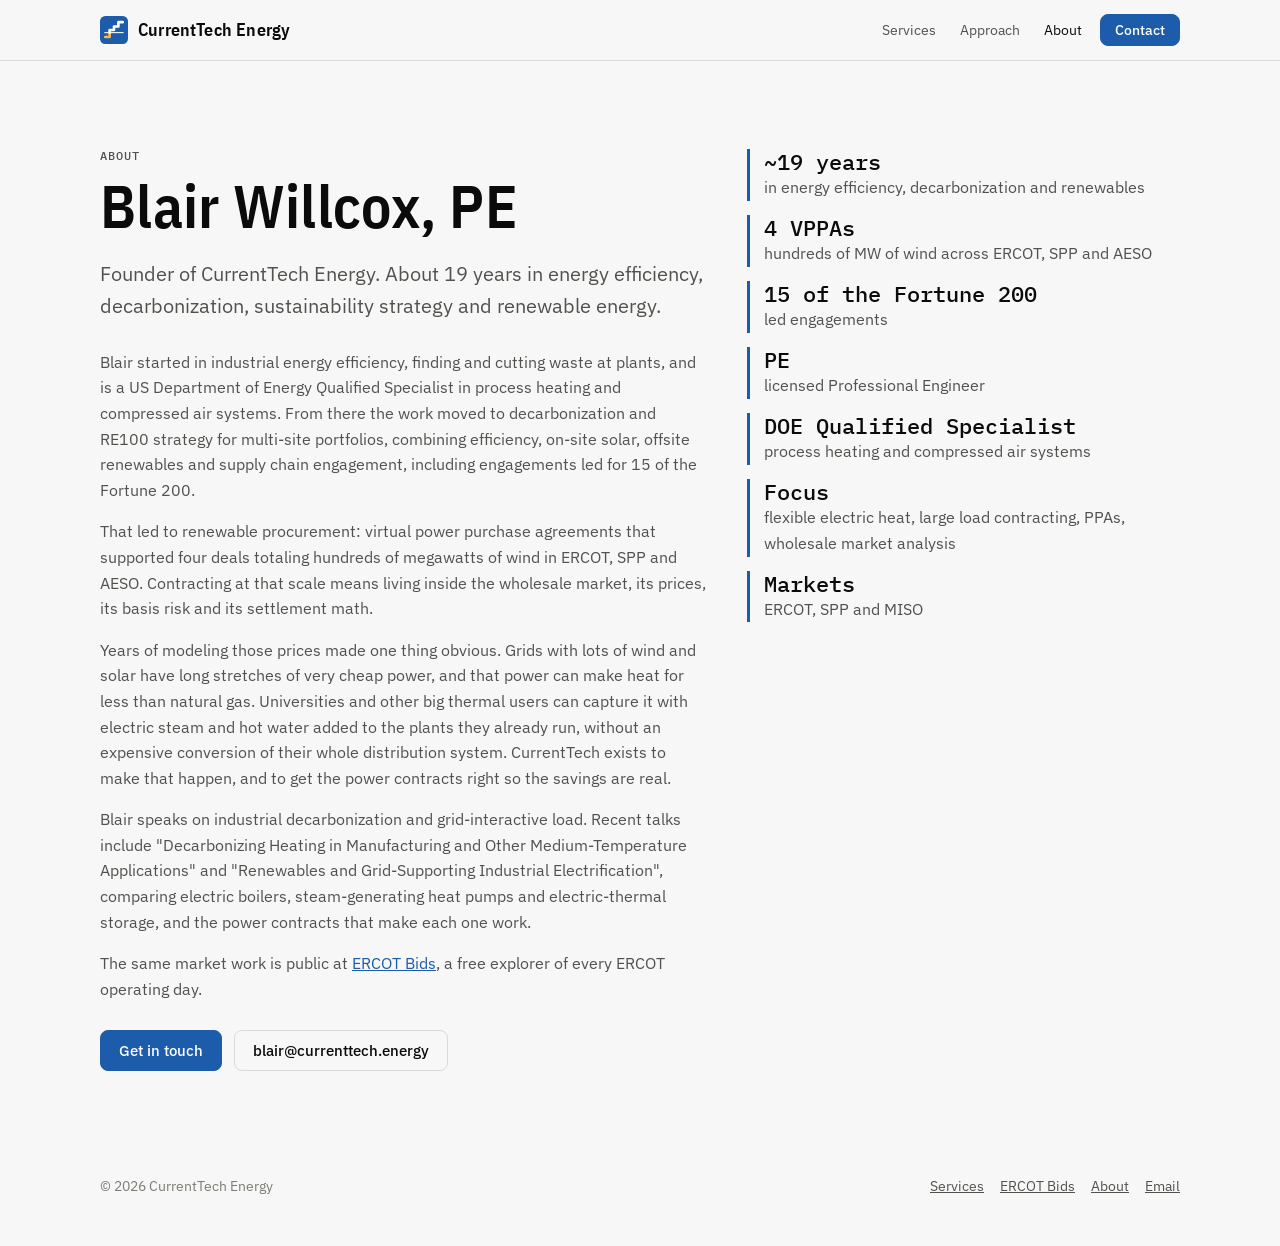
==== about/index.html @ 917a3160 "Add Formspree contact page; drop market eyebrow from hero Co-Authored-By: Claude Opus 5.5 <noreply@a" ====
<!doctype html>
<html lang="en">
<head>
<meta charset="utf-8">
<meta name="viewport" content="width=device-width, initial-scale=1, viewport-fit=cover">
<title>About Blair Willcox, PE · CurrentTech Energy</title>
<meta name="description" content="Blair Willcox, PE, founded CurrentTech Energy after 19 years in energy efficiency, decarbonization and renewable PPAs.">
<link rel="canonical" href="https://currenttech.energy/about/">
<meta property="og:type" content="website">
<meta property="og:site_name" content="CurrentTech Energy">
<meta property="og:title" content="About Blair Willcox, PE">
<meta property="og:description" content="Electrification, large load contracting and PPAs, built on hour-by-hour wholesale market analysis.">
<meta property="og:url" content="https://currenttech.energy/about/">
<meta name="twitter:card" content="summary">
<link rel="icon" href="../favicon.svg" type="image/svg+xml">
<link rel="icon" href="../favicon.ico" sizes="48x48">
<link rel="apple-touch-icon" href="../apple-touch-icon.png">
<link rel="preconnect" href="https://fonts.googleapis.com">
<link rel="preconnect" href="https://fonts.gstatic.com" crossorigin>
<link rel="stylesheet" href="https://fonts.googleapis.com/css2?family=IBM+Plex+Mono:wght@400;500&family=IBM+Plex+Sans:wght@400;500;600&family=IBM+Plex+Sans+Condensed:wght@600&display=swap">
<link rel="stylesheet" href="../style.css">
</head>
<body>
<a class="skip" href="#main">Skip to content</a>
<header class="top">
  <div class="wrap">
    <a class="brand" href="../"><img src="../favicon.svg" alt="" width="28" height="28"><span>CurrentTech Energy</span></a>
    <nav class="nav" aria-label="Main">
      <a href="../#services" class="hide-sm">Services</a>
      <a href="../#approach" class="hide-sm">Approach</a>
      <a href="./" aria-current="page">About</a>
      <a class="btn small" href="../contact/">Contact</a>
    </nav>
  </div>
</header>

<main id="main">
  <section class="hero">
    <div class="wrap person">
      <div class="prose">
        <p class="eyebrow">About</p>
        <h1>Blair Willcox, PE</h1>
        <p class="lede">Founder of CurrentTech Energy. About 19 years in energy efficiency, decarbonization, sustainability strategy and renewable energy.</p>
        <p>Blair started in industrial energy efficiency, finding and cutting waste at plants, and is a US Department of Energy Qualified Specialist in process heating and compressed air systems. From there the work moved to decarbonization and RE100 strategy for multi-site portfolios, combining efficiency, on-site solar, offsite renewables and supply chain engagement, including engagements led for 15 of the Fortune 200.</p>
        <p>That led to renewable procurement: virtual power purchase agreements that supported four deals totaling hundreds of megawatts of wind in ERCOT, SPP and AESO. Contracting at that scale means living inside the wholesale market, its prices, its basis risk and its settlement math.</p>
        <p>Years of modeling those prices made one thing obvious. Grids with lots of wind and solar have long stretches of very cheap power, and that power can make heat for less than natural gas. Universities and other big thermal users can capture it with electric steam and hot water added to the plants they already run, without an expensive conversion of their whole distribution system. CurrentTech exists to make that happen, and to get the power contracts right so the savings are real.</p>
        <p>Blair speaks on industrial decarbonization and grid-interactive load. Recent talks include "Decarbonizing Heating in Manufacturing and Other Medium-Temperature Applications" and "Renewables and Grid-Supporting Industrial Electrification", comparing electric boilers, steam-generating heat pumps and electric-thermal storage, and the power contracts that make each one work.</p>
        <p>The same market work is public at <a href="https://ercotbids.currenttech.energy/">ERCOT Bids</a>, a free explorer of every ERCOT operating day.</p>
        <div class="ctas" style="margin-top:28px">
          <a class="btn" href="../contact/">Get in touch</a>
          <a class="btn ghost" href="mailto:blair@currenttech.energy">blair@currenttech.energy</a>
        </div>
      </div>
      <ul class="facts">
        <li><b>~19 years</b>in energy efficiency, decarbonization and renewables</li>
        <li><b>4 VPPAs</b>hundreds of MW of wind across ERCOT, SPP and AESO</li>
        <li><b>15 of the Fortune 200</b>led engagements</li>
        <li><b>PE</b>licensed Professional Engineer</li>
        <li><b>DOE Qualified Specialist</b>process heating and compressed air systems</li>
        <li><b>Focus</b>flexible electric heat, large load contracting, PPAs, wholesale market analysis</li>
        <li><b>Markets</b>ERCOT, SPP and MISO</li>
      </ul>
    </div>
  </section>
</main>

<footer>
  <div class="wrap">
    <span>© 2026 CurrentTech Energy</span>
    <nav aria-label="Footer">
      <a href="../#services">Services</a>
      <a href="https://ercotbids.currenttech.energy/">ERCOT Bids</a>
      <a href="./">About</a>
      <a href="mailto:blair@currenttech.energy">Email</a>
    </nav>
  </div>
</footer>
</body>
</html>
---- style.css ----
/* CurrentTech Energy. Shares its palette and type with ERCOT Bids (ercotbids.currenttech.energy). */
:root {
  color-scheme: light;
  --page: #f6f7f6;
  --surface: #fcfcfb;
  --ink: #0b0b0b;
  --ink-2: #52514e;
  --muted: #7d7b75;
  --line: rgba(11, 11, 11, 0.12);
  --accent: #1c5cab;
  --accent-ink: #ffffff;
  --accent-soft: #e3edf9;
  --spark: #eda100;
  --font-ui: "IBM Plex Sans", system-ui, -apple-system, "Segoe UI", sans-serif;
  --font-head: "IBM Plex Sans Condensed", "IBM Plex Sans", system-ui, sans-serif;
  --font-data: "IBM Plex Mono", ui-monospace, "SFMono-Regular", Menlo, monospace;
}
@media (prefers-color-scheme: dark) {
  :root:not([data-theme="light"]) {
    color-scheme: dark;
    --page: #0f0f0f; --surface: #1a1a19; --ink: #ffffff; --ink-2: #c3c2b7; --muted: #8f8d86;
    --line: rgba(255, 255, 255, 0.12); --accent: #6da7ec; --accent-ink: #0b0b0b; --accent-soft: #1c2a3d; --spark: #ffb547;
  }
}
:root[data-theme="dark"] {
  color-scheme: dark;
  --page: #0f0f0f; --surface: #1a1a19; --ink: #ffffff; --ink-2: #c3c2b7; --muted: #8f8d86;
  --line: rgba(255, 255, 255, 0.12); --accent: #6da7ec; --accent-ink: #0b0b0b; --accent-soft: #1c2a3d; --spark: #ffb547;
}

* { box-sizing: border-box; }
html, body { margin: 0; }
html { scroll-behavior: smooth; scroll-padding-top: 72px; }
body { background: var(--page); color: var(--ink); font: 16px/1.6 var(--font-ui); -webkit-font-smoothing: antialiased; }
a { color: var(--accent); }
img { max-width: 100%; }
.wrap { max-width: 1120px; margin: 0 auto; padding-inline: 20px; }
.skip { position: absolute; left: -10000px; }
.skip:focus { left: 16px; top: 12px; z-index: 20; background: var(--surface); padding: 8px 12px; }

/* header */
.top { position: sticky; top: 0; z-index: 10; background: color-mix(in srgb, var(--page) 92%, transparent); backdrop-filter: blur(8px); border-bottom: 1px solid var(--line); }
.top .wrap { display: flex; align-items: center; gap: 16px; min-height: 60px; }
.brand { display: flex; align-items: center; gap: 10px; color: var(--ink); text-decoration: none; font: 600 18px/1 var(--font-head); letter-spacing: 0.01em; margin-right: auto; }
.brand img { width: 28px; height: 28px; }
.nav { display: flex; align-items: center; gap: 4px; font-size: 14px; }
.nav a { color: var(--ink-2); text-decoration: none; padding: 6px 10px; border-radius: 999px; }
.nav a:hover { color: var(--ink); background: var(--accent-soft); }
.nav a[aria-current="page"] { color: var(--ink); }
.nav a.btn, .nav a.btn:hover { color: var(--accent-ink); background: var(--accent); border-radius: 8px; padding: 8px 14px; margin-left: 4px; }
.btn { display: inline-flex; align-items: center; gap: 8px; font: 500 15px/1 var(--font-ui); text-decoration: none; padding: 12px 18px; border-radius: 8px; border: 1px solid var(--accent); background: var(--accent); color: var(--accent-ink); white-space: nowrap; }
.btn:hover { filter: brightness(1.08); }
.btn.ghost { background: transparent; color: var(--ink); border-color: var(--line); }
.btn.ghost:hover { border-color: var(--muted); filter: none; }
.btn.small { padding: 8px 14px; font-size: 14px; }
@media (max-width: 760px) {
  .nav a.hide-sm { display: none; }
}

/* sections */
section { padding-block: 72px; border-bottom: 1px solid var(--line); }
section:last-of-type { border-bottom: 0; }
.eyebrow { font: 500 12px/1.2 var(--font-data); letter-spacing: 0.08em; text-transform: uppercase; color: var(--accent); margin: 0 0 12px; }
h1, h2, h3 { font-family: var(--font-head); font-weight: 600; letter-spacing: 0.005em; text-wrap: balance; }
h1 { font-size: clamp(36px, 6vw, 60px); line-height: 1.04; margin: 0 0 20px; max-width: 18ch; }
h2 { font-size: clamp(28px, 4vw, 38px); line-height: 1.1; margin: 0 0 16px; max-width: 24ch; }
h3 { font-size: 20px; line-height: 1.2; margin: 0 0 8px; }
.lede { font-size: clamp(17px, 2vw, 20px); color: var(--ink-2); max-width: 60ch; margin: 0 0 28px; }
.intro { color: var(--ink-2); max-width: 64ch; margin: 0 0 36px; }
.ctas { display: flex; flex-wrap: wrap; gap: 12px; }

/* hero */
.hero { padding-block: 88px 72px; }
.hero h1 em { font-style: normal; color: var(--accent); }

/* stats */
.stats { display: grid; grid-template-columns: repeat(3, minmax(0, 1fr)); gap: 16px; margin: 0; }
.stat { background: var(--surface); border: 1px solid var(--line); border-radius: 12px; padding: 22px; display: flex; flex-direction: column; gap: 8px; }
.stat .num { font: 500 clamp(36px, 5vw, 48px)/1 var(--font-data); color: var(--ink); }
.stat .num small { font-size: 0.5em; color: var(--muted); }
.stat p { margin: 0; color: var(--ink-2); font-size: 15px; }
.bar { height: 6px; border-radius: 3px; background: var(--line); overflow: hidden; }
.bar span { display: block; height: 100%; background: var(--accent); }
.footnote { font-size: 13px; color: var(--muted); max-width: 90ch; margin: 18px 0 0; }

/* cards */
.grid { display: grid; grid-template-columns: repeat(2, minmax(0, 1fr)); gap: 16px; }
.grid.three { grid-template-columns: repeat(3, minmax(0, 1fr)); }
.card { background: var(--surface); border: 1px solid var(--line); border-radius: 12px; padding: 26px; }
.card p { margin: 0 0 12px; color: var(--ink-2); }
.card ul { margin: 0; padding-left: 18px; color: var(--ink-2); display: flex; flex-direction: column; gap: 4px; font-size: 15px; }
.card .tag { font: 500 11px/1 var(--font-data); letter-spacing: 0.08em; text-transform: uppercase; color: var(--muted); margin: 0 0 14px; }

/* steps */
.steps { list-style: none; margin: 0; padding: 0; display: grid; grid-template-columns: repeat(4, minmax(0, 1fr)); gap: 16px; counter-reset: s; }
.steps li { counter-increment: s; border-top: 2px solid var(--accent); padding-top: 16px; }
.steps li::before { content: "0" counter(s); font: 500 13px var(--font-data); color: var(--accent); display: block; margin-bottom: 8px; }
.steps p { margin: 0; color: var(--ink-2); font-size: 15px; }

/* feature: ERCOT Bids */
.feature { display: grid; grid-template-columns: minmax(0, 6fr) minmax(0, 5fr); gap: 40px; align-items: center; }
.feature figure { margin: 0; background: var(--surface); border: 1px solid var(--line); border-radius: 12px; padding: 20px; }
.feature figcaption { font-size: 13px; color: var(--muted); margin-top: 10px; }
.feature ul { padding-left: 18px; color: var(--ink-2); margin: 0 0 28px; }

/* about */
.person { display: grid; grid-template-columns: minmax(0, 7fr) minmax(0, 5fr); gap: 40px; align-items: start; }
.facts { list-style: none; margin: 0; padding: 0; display: flex; flex-direction: column; gap: 14px; }
.facts li { border-left: 3px solid var(--accent); padding-left: 14px; color: var(--ink-2); }
.facts b { display: block; color: var(--ink); font: 500 22px/1.2 var(--font-data); }
.prose p { color: var(--ink-2); max-width: 66ch; }

/* closing */
.close { background: var(--accent-soft); border-radius: 16px; padding: 48px; display: flex; flex-wrap: wrap; gap: 24px; align-items: center; justify-content: space-between; }
.close h2 { margin: 0 0 8px; }
.close p { margin: 0; color: var(--ink-2); }
footer { padding-block: 32px 48px; color: var(--muted); font-size: 14px; }
footer .wrap { display: flex; flex-wrap: wrap; gap: 12px 24px; justify-content: space-between; }
footer a { color: var(--ink-2); }
footer nav { display: flex; flex-wrap: wrap; gap: 16px; }

@media (max-width: 900px) {
  .steps { grid-template-columns: repeat(2, minmax(0, 1fr)); }
  .grid.three { grid-template-columns: minmax(0, 1fr); }
}
@media (max-width: 760px) {
  section { padding-block: 52px; }
  .hero { padding-block: 56px 48px; }
  .stats, .grid, .feature, .person { grid-template-columns: minmax(0, 1fr); }
  .feature, .person { gap: 28px; }
  .close { padding: 28px; }
}
@media (max-width: 480px) {
  .steps { grid-template-columns: minmax(0, 1fr); }
  .brand span { font-size: 16px; }
}
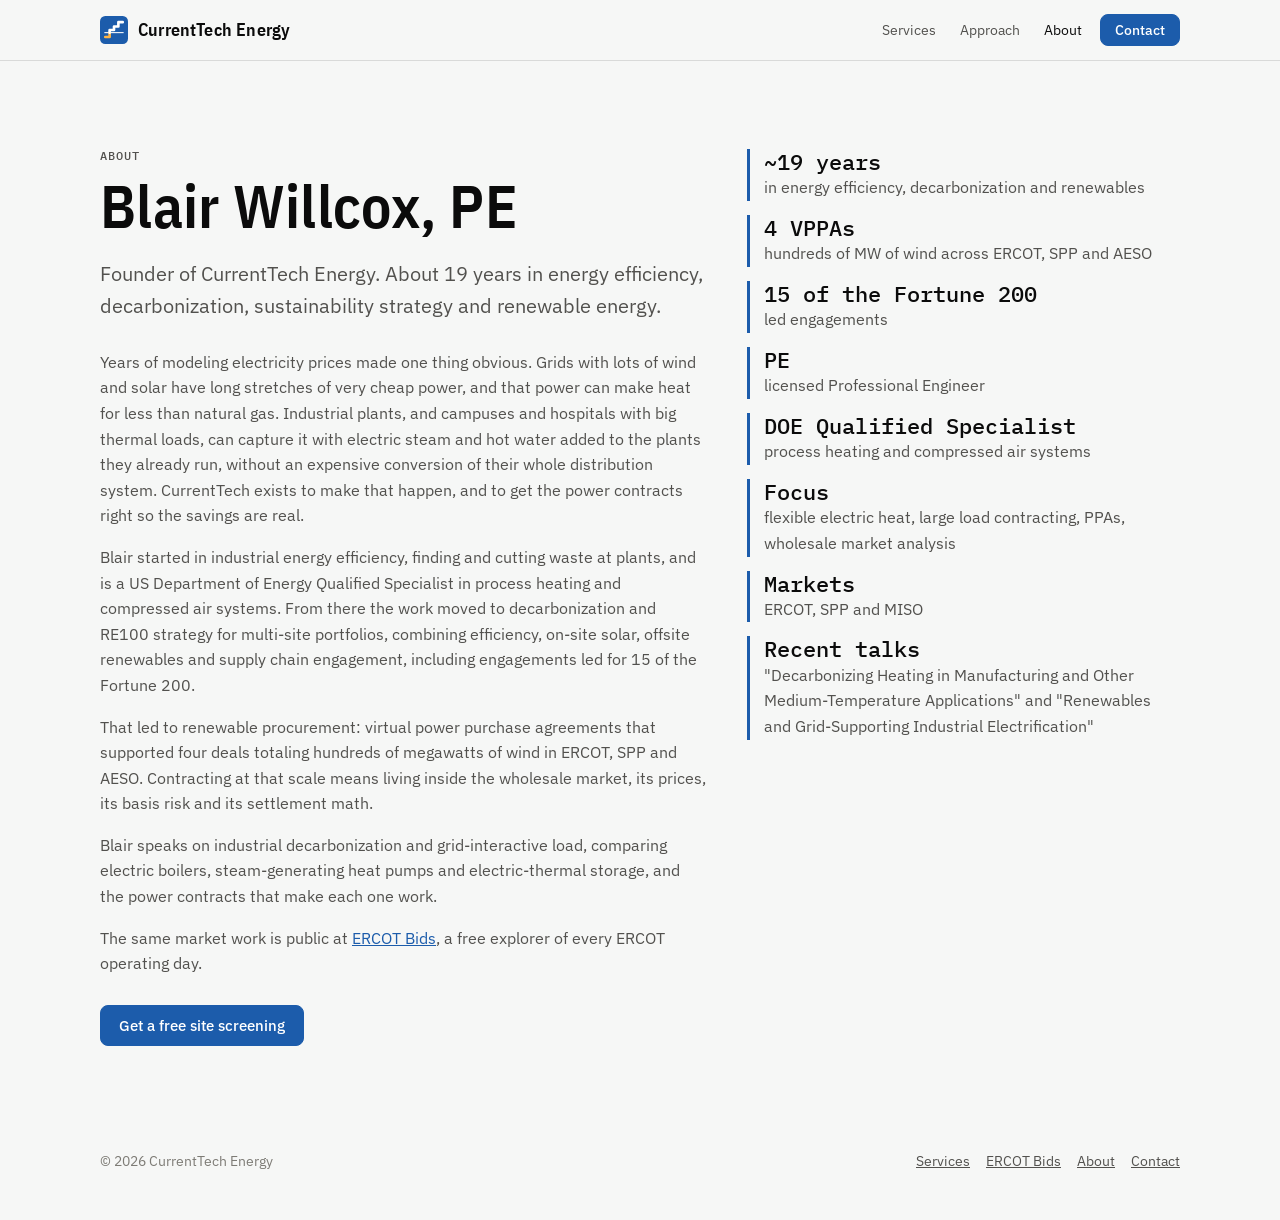
==== commit e8e7c8c9: "Tighten home page copy, drop email in favour of the contact form Move the energy-only caveat into th" ====
--- a/about/index.html
+++ b/about/index.html
@@ -41,14 +41,13 @@
         <p class="eyebrow">About</p>
         <h1>Blair Willcox, PE</h1>
         <p class="lede">Founder of CurrentTech Energy. About 19 years in energy efficiency, decarbonization, sustainability strategy and renewable energy.</p>
+        <p>Years of modeling electricity prices made one thing obvious. Grids with lots of wind and solar have long stretches of very cheap power, and that power can make heat for less than natural gas. Industrial plants, and campuses and hospitals with big thermal loads, can capture it with electric steam and hot water added to the plants they already run, without an expensive conversion of their whole distribution system. CurrentTech exists to make that happen, and to get the power contracts right so the savings are real.</p>
         <p>Blair started in industrial energy efficiency, finding and cutting waste at plants, and is a US Department of Energy Qualified Specialist in process heating and compressed air systems. From there the work moved to decarbonization and RE100 strategy for multi-site portfolios, combining efficiency, on-site solar, offsite renewables and supply chain engagement, including engagements led for 15 of the Fortune 200.</p>
         <p>That led to renewable procurement: virtual power purchase agreements that supported four deals totaling hundreds of megawatts of wind in ERCOT, SPP and AESO. Contracting at that scale means living inside the wholesale market, its prices, its basis risk and its settlement math.</p>
-        <p>Years of modeling those prices made one thing obvious. Grids with lots of wind and solar have long stretches of very cheap power, and that power can make heat for less than natural gas. Universities and other big thermal users can capture it with electric steam and hot water added to the plants they already run, without an expensive conversion of their whole distribution system. CurrentTech exists to make that happen, and to get the power contracts right so the savings are real.</p>
-        <p>Blair speaks on industrial decarbonization and grid-interactive load. Recent talks include "Decarbonizing Heating in Manufacturing and Other Medium-Temperature Applications" and "Renewables and Grid-Supporting Industrial Electrification", comparing electric boilers, steam-generating heat pumps and electric-thermal storage, and the power contracts that make each one work.</p>
+        <p>Blair speaks on industrial decarbonization and grid-interactive load, comparing electric boilers, steam-generating heat pumps and electric-thermal storage, and the power contracts that make each one work.</p>
         <p>The same market work is public at <a href="https://ercotbids.currenttech.energy/">ERCOT Bids</a>, a free explorer of every ERCOT operating day.</p>
         <div class="ctas" style="margin-top:28px">
-          <a class="btn" href="../contact/">Get in touch</a>
-          <a class="btn ghost" href="mailto:blair@currenttech.energy">blair@currenttech.energy</a>
+          <a class="btn" href="../contact/?topic=screening">Get a free site screening</a>
         </div>
       </div>
       <ul class="facts">
@@ -59,6 +58,7 @@
         <li><b>DOE Qualified Specialist</b>process heating and compressed air systems</li>
         <li><b>Focus</b>flexible electric heat, large load contracting, PPAs, wholesale market analysis</li>
         <li><b>Markets</b>ERCOT, SPP and MISO</li>
+        <li><b>Recent talks</b>"Decarbonizing Heating in Manufacturing and Other Medium-Temperature Applications" and "Renewables and Grid-Supporting Industrial Electrification"</li>
       </ul>
     </div>
   </section>
@@ -71,7 +71,7 @@
       <a href="../#services">Services</a>
       <a href="https://ercotbids.currenttech.energy/">ERCOT Bids</a>
       <a href="./">About</a>
-      <a href="mailto:blair@currenttech.energy">Email</a>
+      <a href="../contact/">Contact</a>
     </nav>
   </div>
 </footer>
--- a/style.css
+++ b/style.css
@@ -82,6 +82,9 @@
 .bar { height: 6px; border-radius: 3px; background: var(--line); overflow: hidden; }
 .bar span { display: block; height: 100%; background: var(--accent); }
 .footnote { font-size: 13px; color: var(--muted); max-width: 90ch; margin: 18px 0 0; }
+h3.sub { margin-top: 40px; }
+.intro.tight { margin-bottom: 20px; }
+.intro.after { margin: 28px 0 0; }
 
 /* cards */
 .grid { display: grid; grid-template-columns: repeat(2, minmax(0, 1fr)); gap: 16px; }
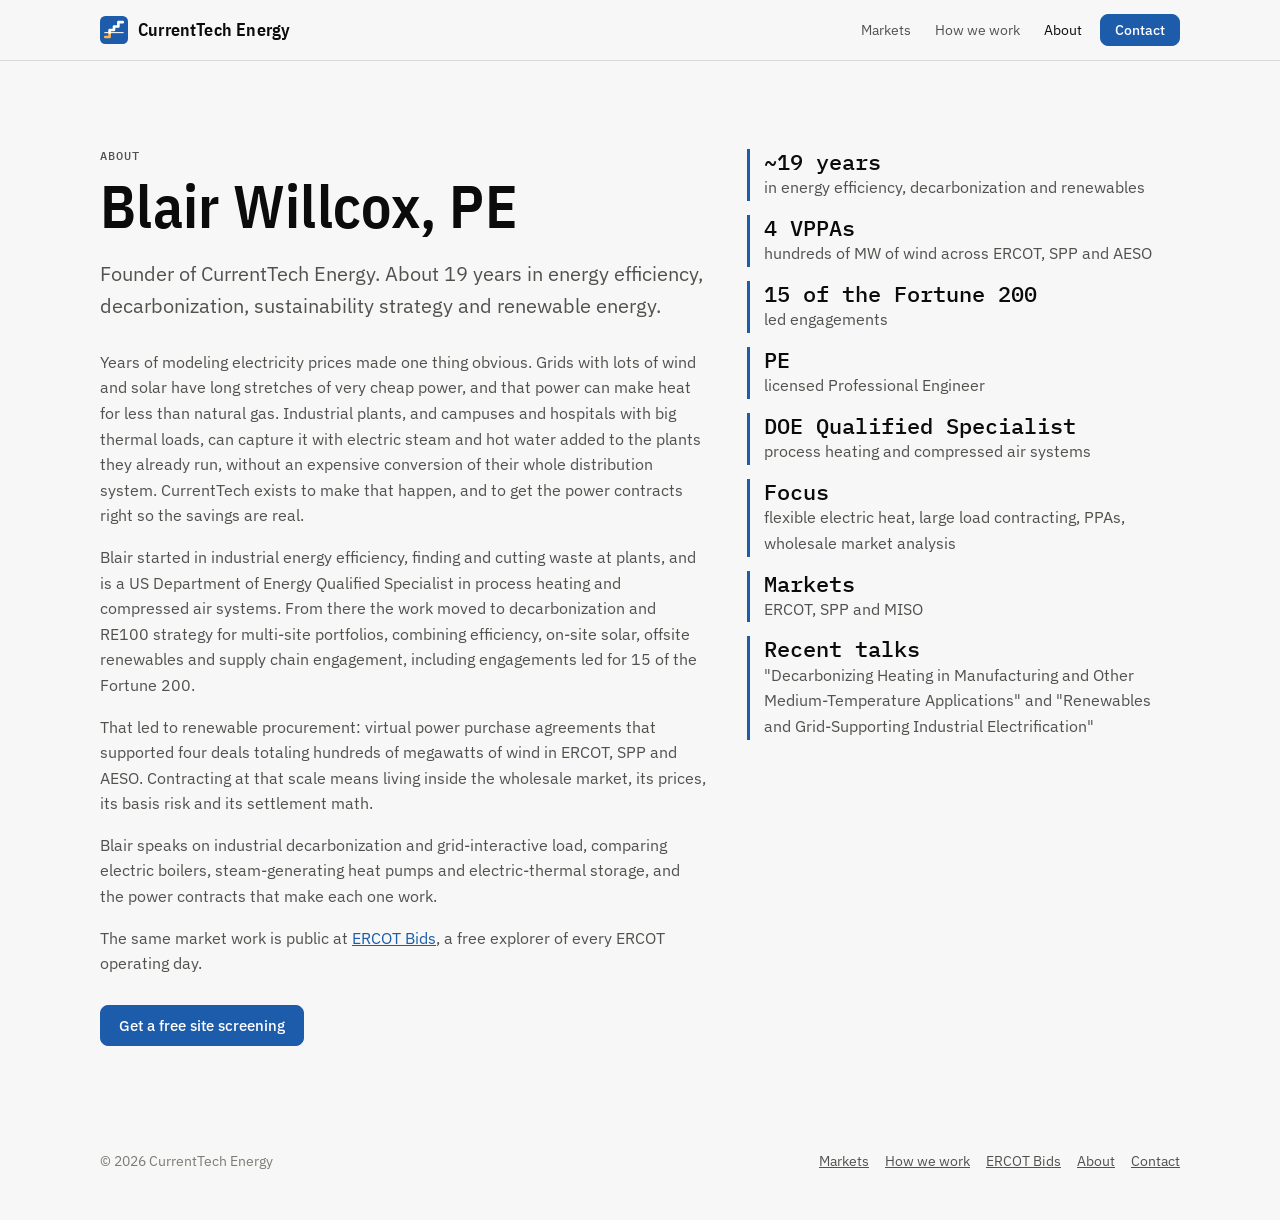
==== commit 1d4781fe: "Split the site into Home, Market Analyses and How we work; apply Blair's copy Co-Authored-By: Claude" ====
--- a/about/index.html
+++ b/about/index.html
@@ -26,8 +26,8 @@
   <div class="wrap">
     <a class="brand" href="../"><img src="../favicon.svg" alt="" width="28" height="28"><span>CurrentTech Energy</span></a>
     <nav class="nav" aria-label="Main">
-      <a href="../#services" class="hide-sm">Services</a>
-      <a href="../#approach" class="hide-sm">Approach</a>
+      <a href="../markets/" class="hide-sm">Markets</a>
+      <a href="../how-we-work/" class="hide-sm">How we work</a>
       <a href="./" aria-current="page">About</a>
       <a class="btn small" href="../contact/">Contact</a>
     </nav>
@@ -68,9 +68,10 @@
   <div class="wrap">
     <span>© 2026 CurrentTech Energy</span>
     <nav aria-label="Footer">
-      <a href="../#services">Services</a>
+      <a href="../markets/">Markets</a>
+      <a href="../how-we-work/">How we work</a>
       <a href="https://ercotbids.currenttech.energy/">ERCOT Bids</a>
-      <a href="./">About</a>
+      <a href="../about/">About</a>
       <a href="../contact/">Contact</a>
     </nav>
   </div>
--- a/style.css
+++ b/style.css
@@ -85,6 +85,7 @@
 h3.sub { margin-top: 40px; }
 .intro.tight { margin-bottom: 20px; }
 .intro.after { margin: 28px 0 0; }
+.intro.after + .ctas { margin-top: 24px; }
 
 /* cards */
 .grid { display: grid; grid-template-columns: repeat(2, minmax(0, 1fr)); gap: 16px; }
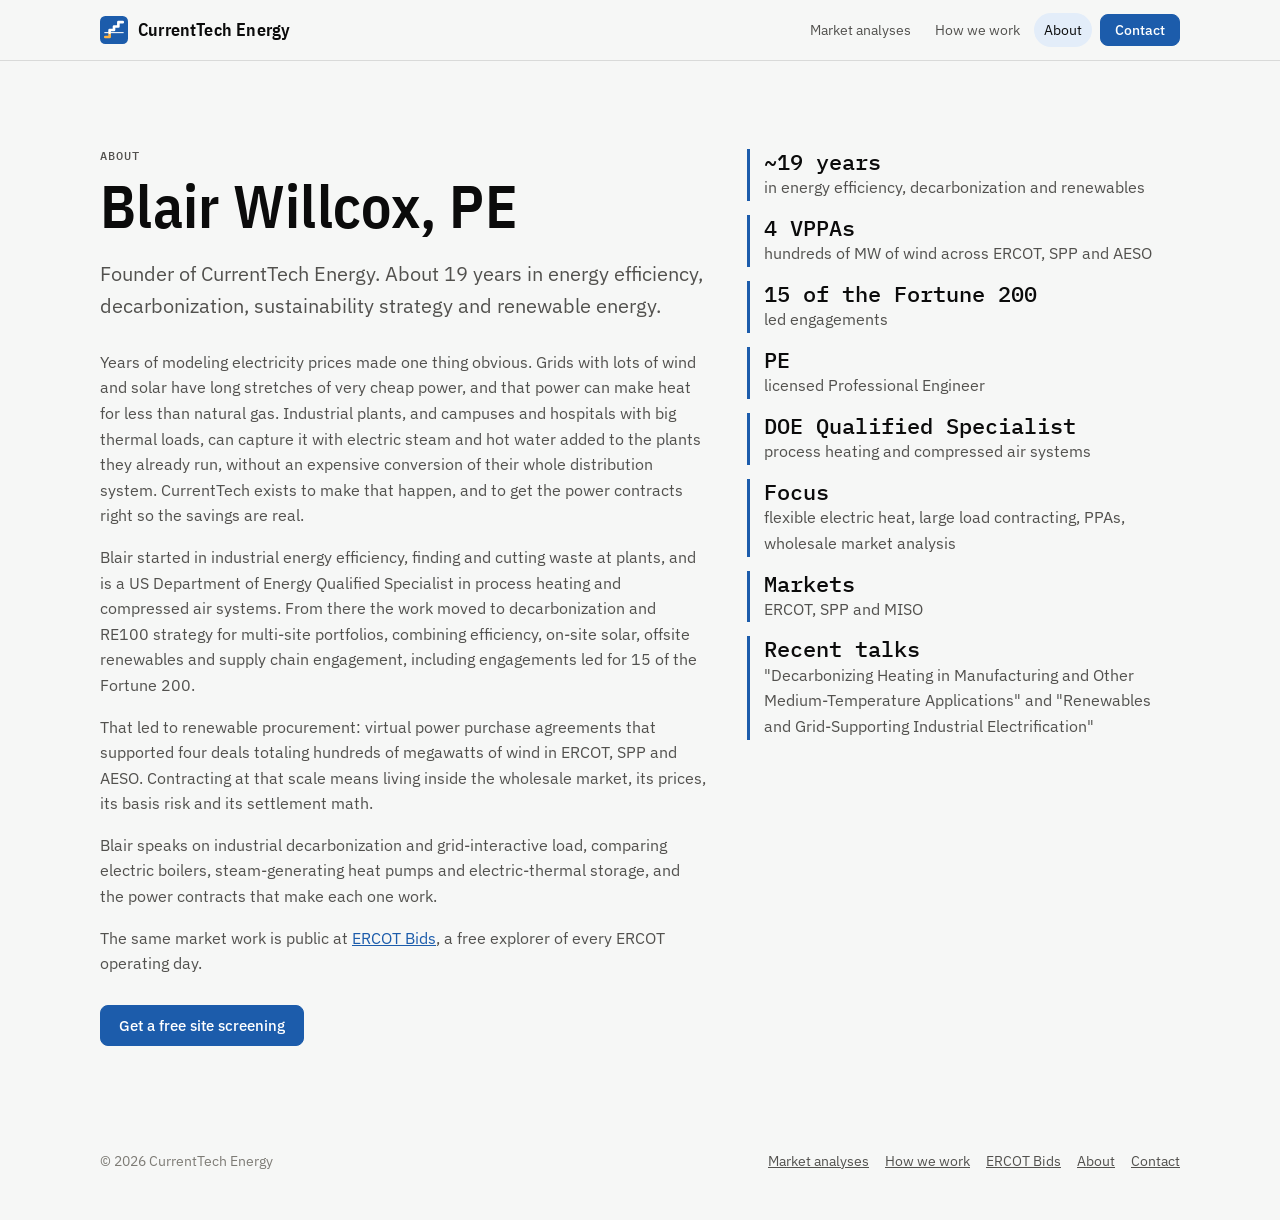
==== commit 244f7953: "Name the nav link Market analyses to match the page; give the home stats their own heading Co-Author" ====
--- a/about/index.html
+++ b/about/index.html
@@ -26,7 +26,7 @@
   <div class="wrap">
     <a class="brand" href="../"><img src="../favicon.svg" alt="" width="28" height="28"><span>CurrentTech Energy</span></a>
     <nav class="nav" aria-label="Main">
-      <a href="../markets/" class="hide-sm">Markets</a>
+      <a href="../markets/" class="hide-sm">Market<span class="hide-xs"> analyses</span></a>
       <a href="../how-we-work/" class="hide-sm">How we work</a>
       <a href="./" aria-current="page">About</a>
       <a class="btn small" href="../contact/">Contact</a>
@@ -68,7 +68,7 @@
   <div class="wrap">
     <span>© 2026 CurrentTech Energy</span>
     <nav aria-label="Footer">
-      <a href="../markets/">Markets</a>
+      <a href="../markets/">Market analyses</a>
       <a href="../how-we-work/">How we work</a>
       <a href="https://ercotbids.currenttech.energy/">ERCOT Bids</a>
       <a href="../about/">About</a>
--- a/style.css
+++ b/style.css
@@ -46,7 +46,7 @@
 .nav { display: flex; align-items: center; gap: 4px; font-size: 14px; }
 .nav a { color: var(--ink-2); text-decoration: none; padding: 6px 10px; border-radius: 999px; }
 .nav a:hover { color: var(--ink); background: var(--accent-soft); }
-.nav a[aria-current="page"] { color: var(--ink); }
+.nav a[aria-current="page"] { color: var(--ink); background: var(--accent-soft); }
 .nav a.btn, .nav a.btn:hover { color: var(--accent-ink); background: var(--accent); border-radius: 8px; padding: 8px 14px; margin-left: 4px; }
 .btn { display: inline-flex; align-items: center; gap: 8px; font: 500 15px/1 var(--font-ui); text-decoration: none; padding: 12px 18px; border-radius: 8px; border: 1px solid var(--accent); background: var(--accent); color: var(--accent-ink); white-space: nowrap; }
 .btn:hover { filter: brightness(1.08); }
@@ -54,7 +54,18 @@
 .btn.ghost:hover { border-color: var(--muted); filter: none; }
 .btn.small { padding: 8px 14px; font-size: 14px; }
 @media (max-width: 760px) {
-  .nav a.hide-sm { display: none; }
+  /* Two rows on phones: brand, then every link, so Markets and How we work stay reachable. */
+  .top .wrap { flex-wrap: wrap; row-gap: 0; padding-block: 10px 8px; }
+  .nav { width: 100%; margin-left: -10px; }
+  .nav a.btn { margin-left: auto; }
+  .nav a { white-space: nowrap; }
+}
+@media (max-width: 400px) {
+  .nav a { padding: 6px 7px; font-size: 13px; }
+  .nav a.btn { padding: 7px 11px; }
+}
+@media (max-width: 370px) {
+  .nav .hide-xs { display: none; }
 }
 
 /* sections */
@@ -79,6 +90,7 @@
 .stat .num { font: 500 clamp(36px, 5vw, 48px)/1 var(--font-data); color: var(--ink); }
 .stat .num small { font-size: 0.5em; color: var(--muted); }
 .stat p { margin: 0; color: var(--ink-2); font-size: 15px; }
+.stat .tag { font: 500 11px/1.3 var(--font-data); letter-spacing: 0.08em; text-transform: uppercase; color: var(--muted); }
 .bar { height: 6px; border-radius: 3px; background: var(--line); overflow: hidden; }
 .bar span { display: block; height: 100%; background: var(--accent); }
 .footnote { font-size: 13px; color: var(--muted); max-width: 90ch; margin: 18px 0 0; }
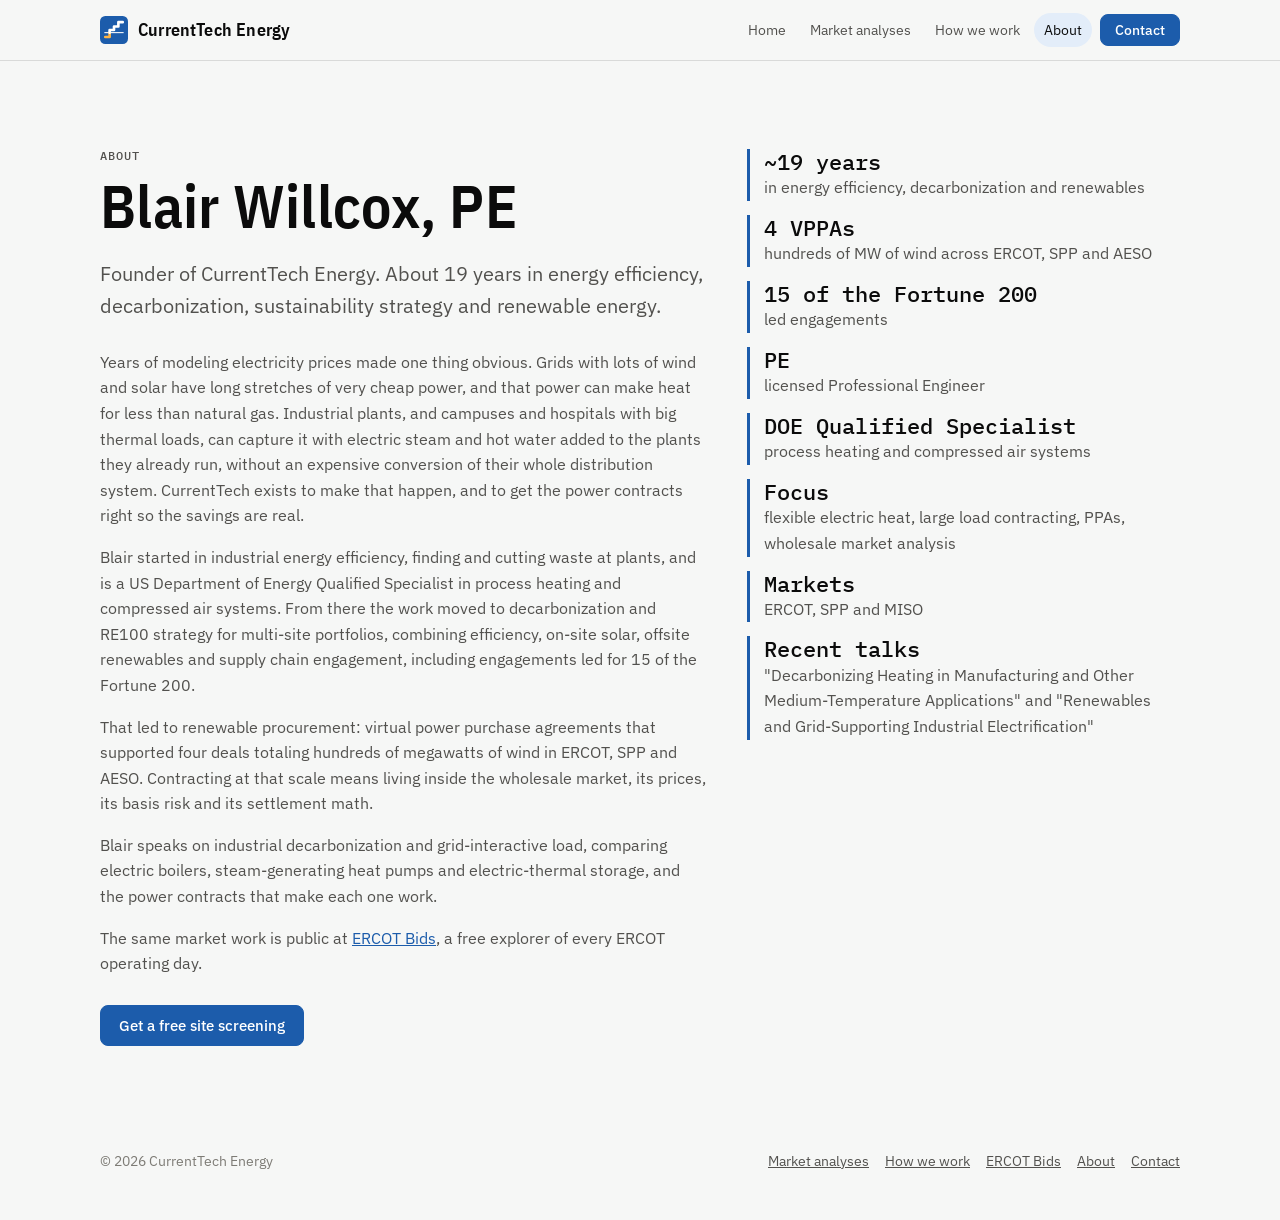
==== commit c35b5ee7: "Add a Home link to the nav (logo stays the home link on phones) Co-Authored-By: Claude Opus 5.5 <nor" ====
--- a/about/index.html
+++ b/about/index.html
@@ -26,6 +26,7 @@
   <div class="wrap">
     <a class="brand" href="../"><img src="../favicon.svg" alt="" width="28" height="28"><span>CurrentTech Energy</span></a>
     <nav class="nav" aria-label="Main">
+      <a href="../" class="home-link">Home</a>
       <a href="../markets/" class="hide-sm">Market<span class="hide-xs"> analyses</span></a>
       <a href="../how-we-work/" class="hide-sm">How we work</a>
       <a href="./" aria-current="page">About</a>
--- a/style.css
+++ b/style.css
@@ -59,6 +59,7 @@
   .nav { width: 100%; margin-left: -10px; }
   .nav a.btn { margin-left: auto; }
   .nav a { white-space: nowrap; }
+  .nav a.home-link { display: none; } /* the logo is the home link on phones */
 }
 @media (max-width: 400px) {
   .nav a { padding: 6px 7px; font-size: 13px; }
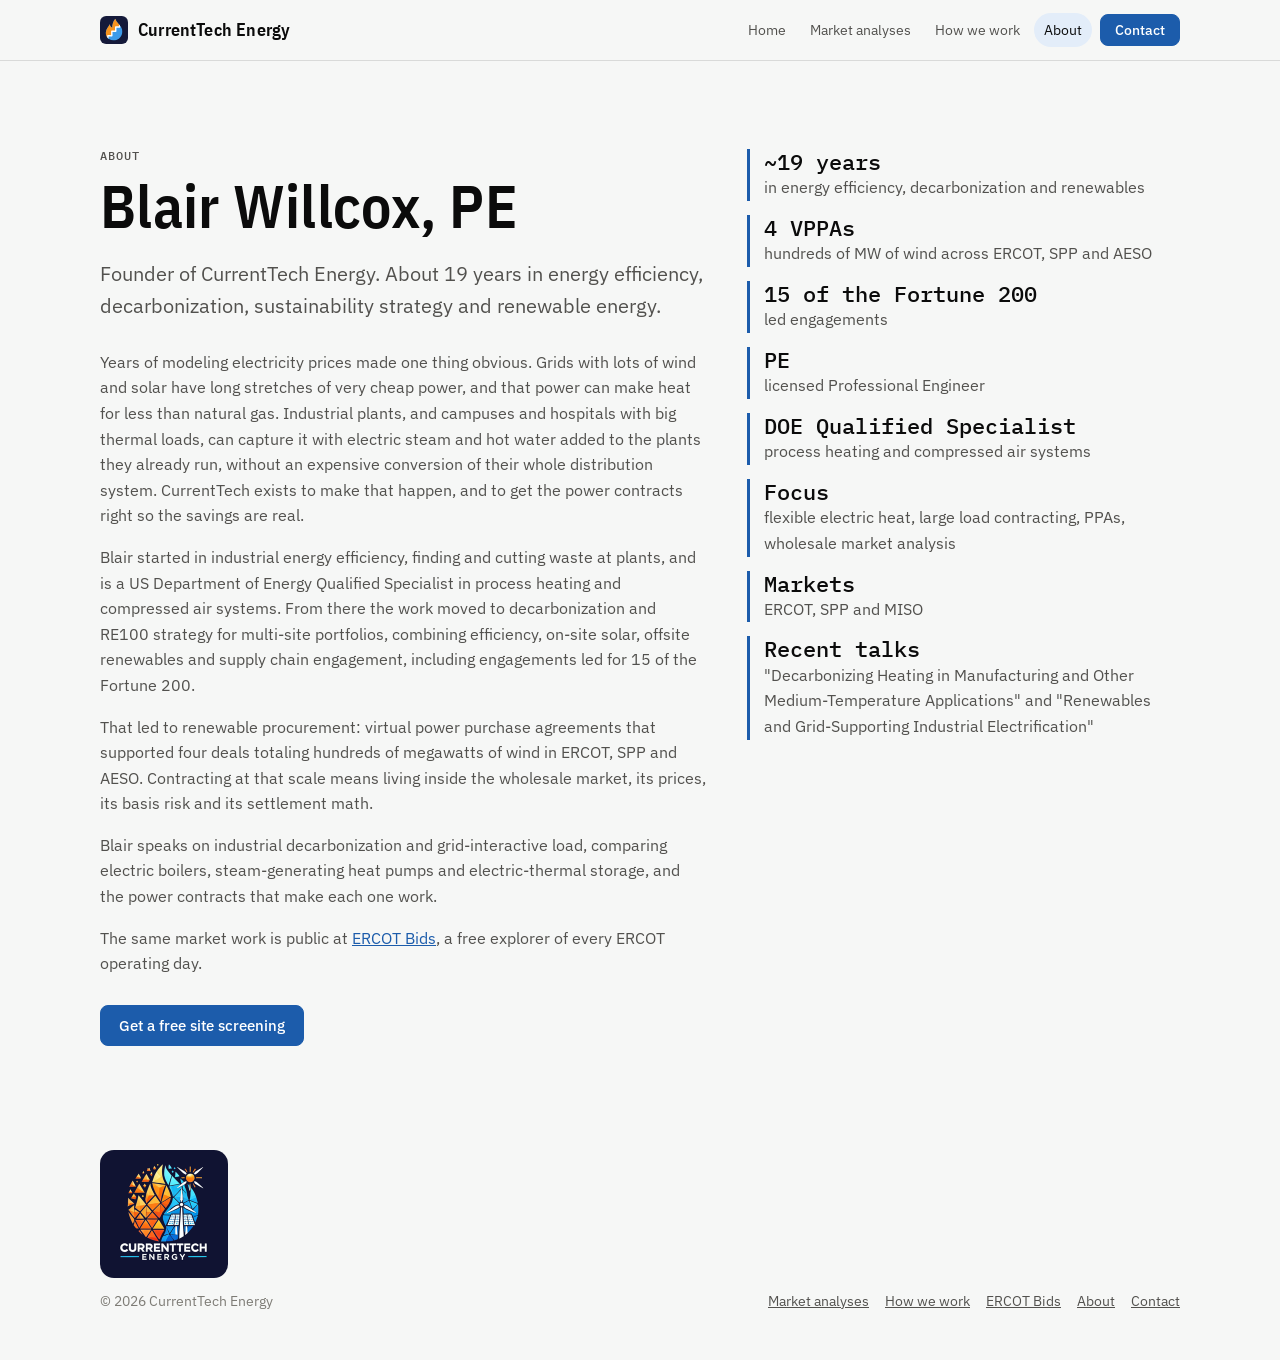
==== commit 47d76dc6: "New small mark (flame with stair-step split) for header, favicon and app icon; original logo in the " ====
--- a/about/index.html
+++ b/about/index.html
@@ -67,7 +67,7 @@
 
 <footer>
   <div class="wrap">
-    <span>© 2026 CurrentTech Energy</span>
+    <div class="foot-brand"><img src="../currenttech-logo.png" alt="CurrentTech Energy logo" width="128" height="128" loading="lazy"><span>© 2026 CurrentTech Energy</span></div>
     <nav aria-label="Footer">
       <a href="../markets/">Market analyses</a>
       <a href="../how-we-work/">How we work</a>
--- a/style.css
+++ b/style.css
@@ -134,7 +134,9 @@
 footer { padding-block: 32px 48px; color: var(--muted); font-size: 14px; }
 footer .wrap { display: flex; flex-wrap: wrap; gap: 12px 24px; justify-content: space-between; }
 footer a { color: var(--ink-2); }
-footer nav { display: flex; flex-wrap: wrap; gap: 16px; }
+footer nav { display: flex; flex-wrap: wrap; gap: 16px; align-self: flex-end; }
+.foot-brand { display: flex; flex-direction: column; gap: 12px; }
+.foot-brand img { width: 128px; height: 128px; border-radius: 14px; }
 
 @media (max-width: 900px) {
   .steps { grid-template-columns: repeat(2, minmax(0, 1fr)); }
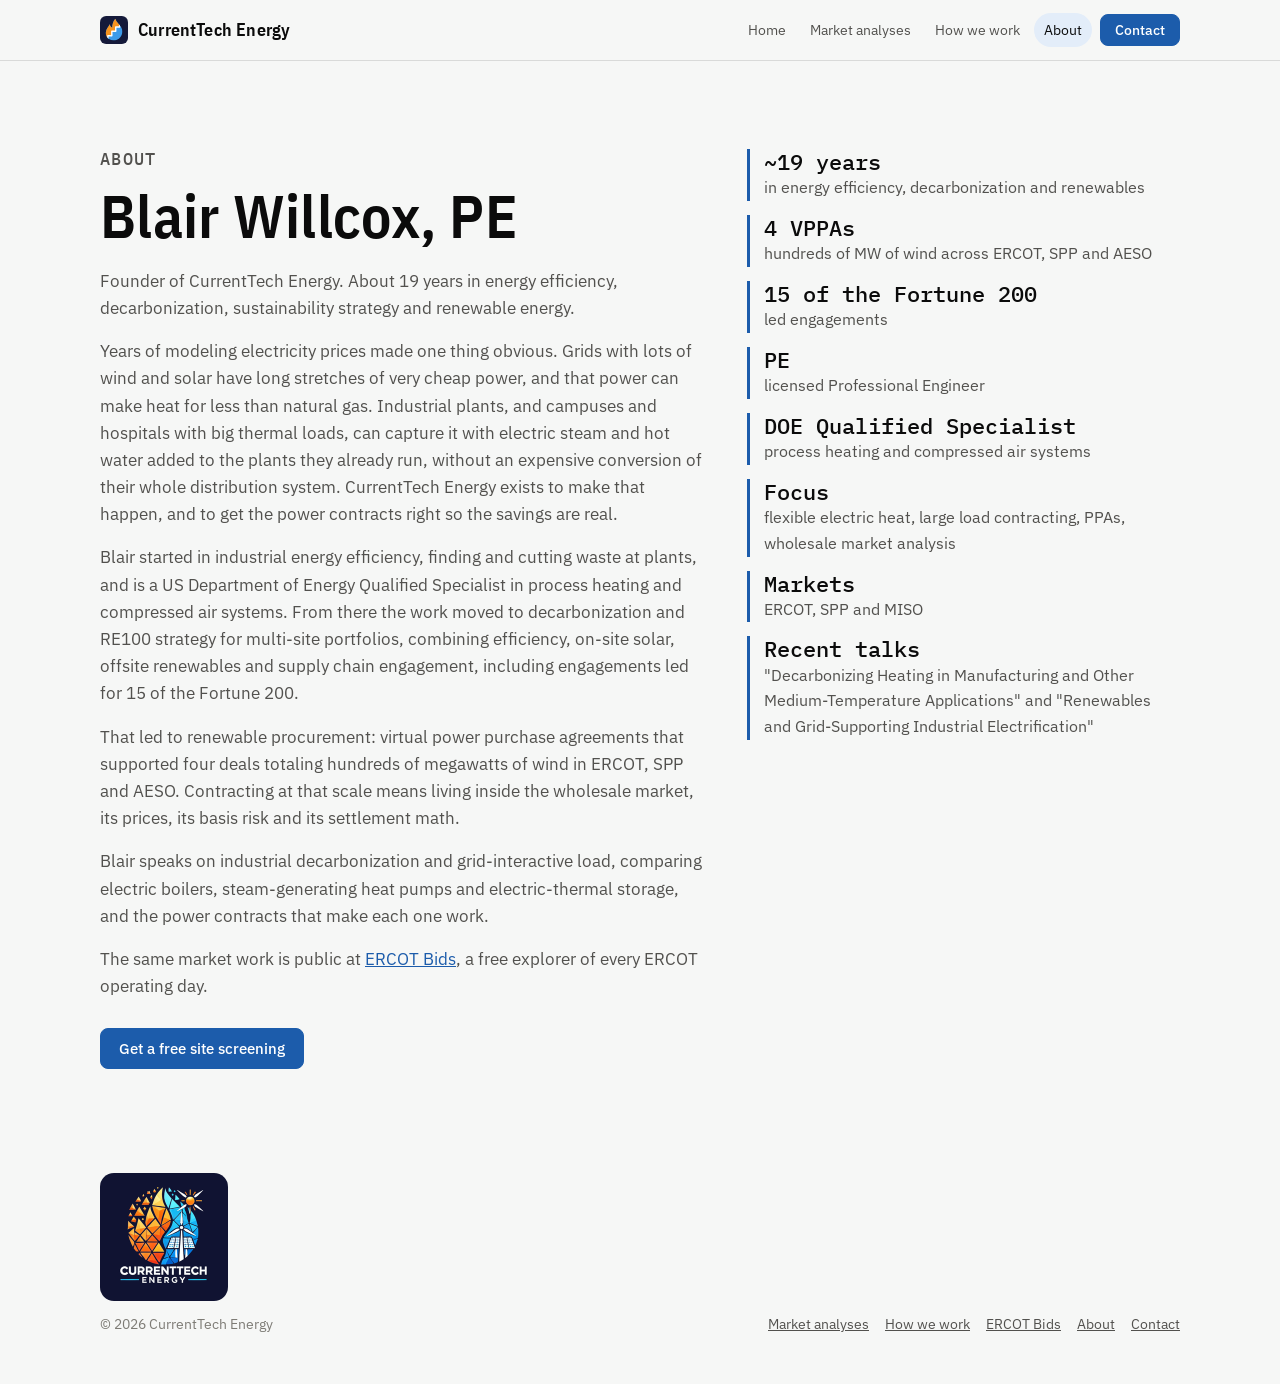
==== commit b1c162b8: "Use the full name CurrentTech Energy in running text Co-Authored-By: Claude Fable 5.2 <noreply@anthr" ====
--- a/about/index.html
+++ b/about/index.html
@@ -42,7 +42,7 @@
         <p class="eyebrow">About</p>
         <h1>Blair Willcox, PE</h1>
         <p class="lede">Founder of CurrentTech Energy. About 19 years in energy efficiency, decarbonization, sustainability strategy and renewable energy.</p>
-        <p>Years of modeling electricity prices made one thing obvious. Grids with lots of wind and solar have long stretches of very cheap power, and that power can make heat for less than natural gas. Industrial plants, and campuses and hospitals with big thermal loads, can capture it with electric steam and hot water added to the plants they already run, without an expensive conversion of their whole distribution system. CurrentTech exists to make that happen, and to get the power contracts right so the savings are real.</p>
+        <p>Years of modeling electricity prices made one thing obvious. Grids with lots of wind and solar have long stretches of very cheap power, and that power can make heat for less than natural gas. Industrial plants, and campuses and hospitals with big thermal loads, can capture it with electric steam and hot water added to the plants they already run, without an expensive conversion of their whole distribution system. CurrentTech Energy exists to make that happen, and to get the power contracts right so the savings are real.</p>
         <p>Blair started in industrial energy efficiency, finding and cutting waste at plants, and is a US Department of Energy Qualified Specialist in process heating and compressed air systems. From there the work moved to decarbonization and RE100 strategy for multi-site portfolios, combining efficiency, on-site solar, offsite renewables and supply chain engagement, including engagements led for 15 of the Fortune 200.</p>
         <p>That led to renewable procurement: virtual power purchase agreements that supported four deals totaling hundreds of megawatts of wind in ERCOT, SPP and AESO. Contracting at that scale means living inside the wholesale market, its prices, its basis risk and its settlement math.</p>
         <p>Blair speaks on industrial decarbonization and grid-interactive load, comparing electric boilers, steam-generating heat pumps and electric-thermal storage, and the power contracts that make each one work.</p>
--- a/style.css
+++ b/style.css
@@ -78,7 +78,7 @@
 h2 { font-size: clamp(28px, 4vw, 38px); line-height: 1.1; margin: 0 0 16px; max-width: 24ch; }
 h3 { font-size: 20px; line-height: 1.2; margin: 0 0 8px; }
 .lede { font-size: clamp(17px, 2vw, 20px); color: var(--ink-2); max-width: 60ch; margin: 0 0 28px; }
-.intro { color: var(--ink-2); max-width: 64ch; margin: 0 0 36px; }
+.intro { color: var(--ink-2); max-width: 92ch; margin: 0 0 36px; }
 .ctas { display: flex; flex-wrap: wrap; gap: 12px; }
 
 /* hero */
@@ -94,7 +94,7 @@
 .stat .tag { font: 500 11px/1.3 var(--font-data); letter-spacing: 0.08em; text-transform: uppercase; color: var(--muted); }
 .bar { height: 6px; border-radius: 3px; background: var(--line); overflow: hidden; }
 .bar span { display: block; height: 100%; background: var(--accent); }
-.footnote { font-size: 13px; color: var(--muted); max-width: 90ch; margin: 18px 0 0; }
+.footnote { font-size: 13px; color: var(--muted); max-width: none; margin: 18px 0 0; }
 h3.sub { margin-top: 40px; }
 .intro.tight { margin-bottom: 20px; }
 .intro.after { margin: 28px 0 0; }
@@ -153,3 +153,50 @@
   .steps { grid-template-columns: minmax(0, 1fr); }
   .brand span { font-size: 16px; }
 }
+
+/* prose-first home page */
+.prose { max-width: 68ch; }
+.prose p { color: var(--ink-2); margin: 0 0 16px; font-size: 17px; }
+.prose p:last-child { margin-bottom: 0; }
+figure.chart { margin: 28px 0; max-width: 820px; }
+figure.chart figcaption { font-size: 13px; color: var(--muted); margin-top: 8px; }
+.chart-tip { font: 500 13px/1.4 var(--font-data); color: var(--ink-2); min-height: 1.4em; margin: 6px 0 0; }
+:root { --chart-price: #1c5cab; --chart-gas: #b97a00; }
+@media (prefers-color-scheme: dark) { :root:not([data-theme="light"]) { --chart-price: #4a86d6; --chart-gas: #c2851a; } }
+:root[data-theme="dark"] { --chart-price: #4a86d6; --chart-gas: #c2851a; }
+svg.dc, svg.schem { width: 100%; height: auto; display: block; font-family: var(--font-ui); }
+.dc-grid { stroke: var(--line); stroke-width: 1; }
+.dc-zero { stroke: var(--muted); stroke-width: 1; }
+.dc-tick { fill: var(--muted); font: 12px var(--font-data); }
+.dc-axis, .dc-note { fill: var(--muted); font-size: 12px; }
+.dc-label { fill: var(--ink-2); font-size: 13px; }
+.dc-strong { fill: var(--ink); font-weight: 600; }
+.dc-price { fill: none; stroke: var(--chart-price); stroke-width: 2; stroke-linejoin: round; }
+.dc-gas { stroke: var(--chart-gas); stroke-width: 2; }
+.dc-area { fill: var(--chart-price); opacity: 0.14; }
+.dc-cross { stroke: var(--muted); stroke-width: 1; stroke-dasharray: 3 3; }
+.dc-hair { stroke: var(--muted); stroke-width: 1; }
+.dc-dot { fill: var(--chart-price); stroke: var(--page); stroke-width: 2; }
+.sc-box { fill: var(--surface); stroke: var(--muted); stroke-width: 1.5; }
+.sc-new { stroke: var(--chart-price); stroke-width: 2.5; }
+.sc-txt { fill: var(--ink-2); font-size: 15px; }
+svg.schem { max-width: 600px; }
+.sc-strong { fill: var(--ink); font-weight: 600; }
+.sc-note { fill: var(--muted); font-size: 12px; }
+.sc-pipe { stroke: var(--muted); stroke-width: 3; }
+.sc-newpipe { stroke: var(--chart-price); }
+.sc-header { fill: var(--muted); }
+.sc-arrow { fill: var(--muted); }
+table.plain { border-collapse: collapse; margin: 20px 0 24px; width: 100%; max-width: 820px; font-size: 15px; }
+table.plain th, table.plain td { text-align: left; padding: 10px 12px 10px 0; border-bottom: 1px solid var(--line); color: var(--ink-2); font-weight: 400; }
+table.plain thead th { font-size: 13px; color: var(--muted); border-bottom-color: var(--muted); }
+table.plain tbody th { color: var(--ink); font-weight: 500; }
+table.plain .num { text-align: right; font-family: var(--font-data); padding-right: 0; padding-left: 12px; }
+@media (max-width: 560px) { table.plain { font-size: 13px; } table.plain th:last-child, table.plain td:last-child { display: none; } }
+.bio { display: grid; grid-template-columns: 220px minmax(0, 1fr); gap: 36px; align-items: start; }
+.bio img { width: 100%; height: auto; border-radius: 10px; display: block; }
+@media (max-width: 640px) { .bio { grid-template-columns: minmax(0, 1fr); gap: 20px; } .bio img { max-width: 180px; } }
+@media (max-width: 560px) {
+  .dc-tick { font-size: 23px; } .dc-axis { font-size: 21px; } .dc-label { font-size: 23px; } .dc-l1 { transform: translateY(-8px); } .dc-opt, .dc-note, .sc-opt { display: none; }
+  .sc-txt { font-size: 18px; } .sc-note { font-size: 16px; }
+}
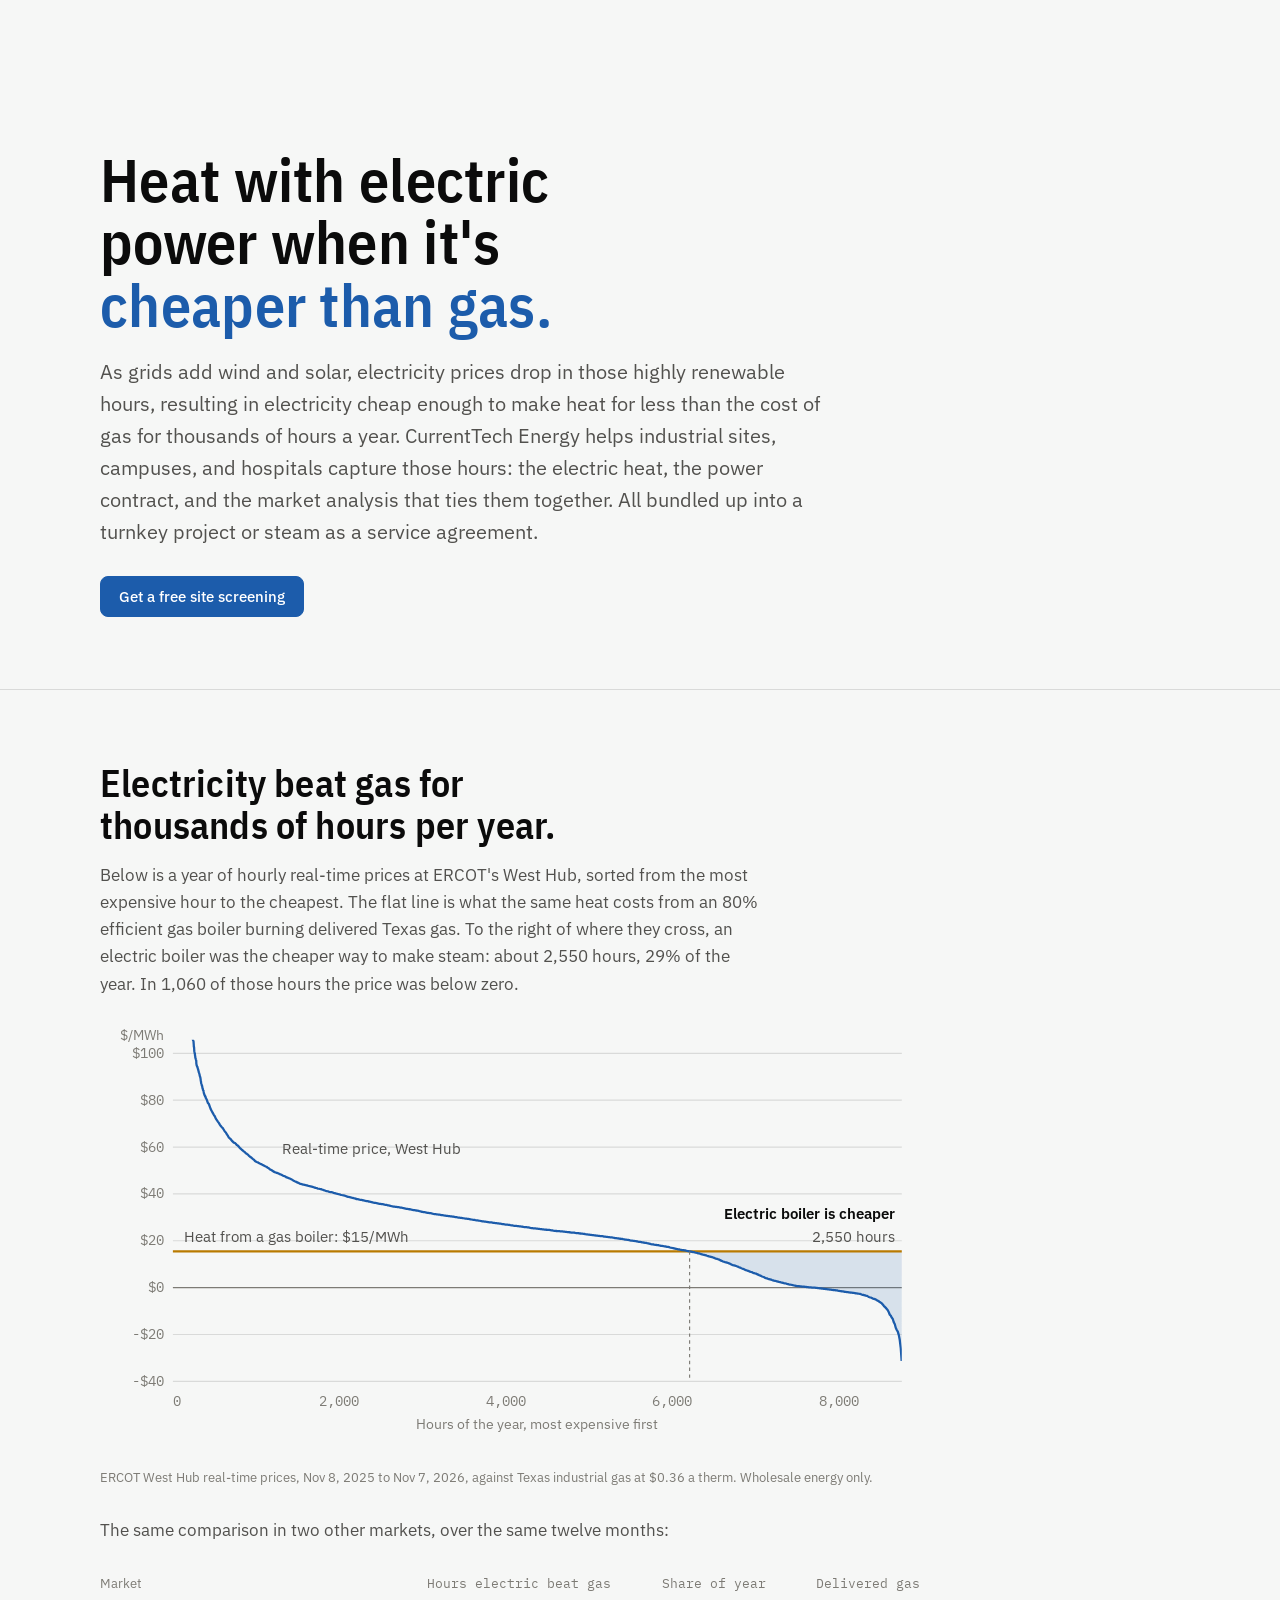
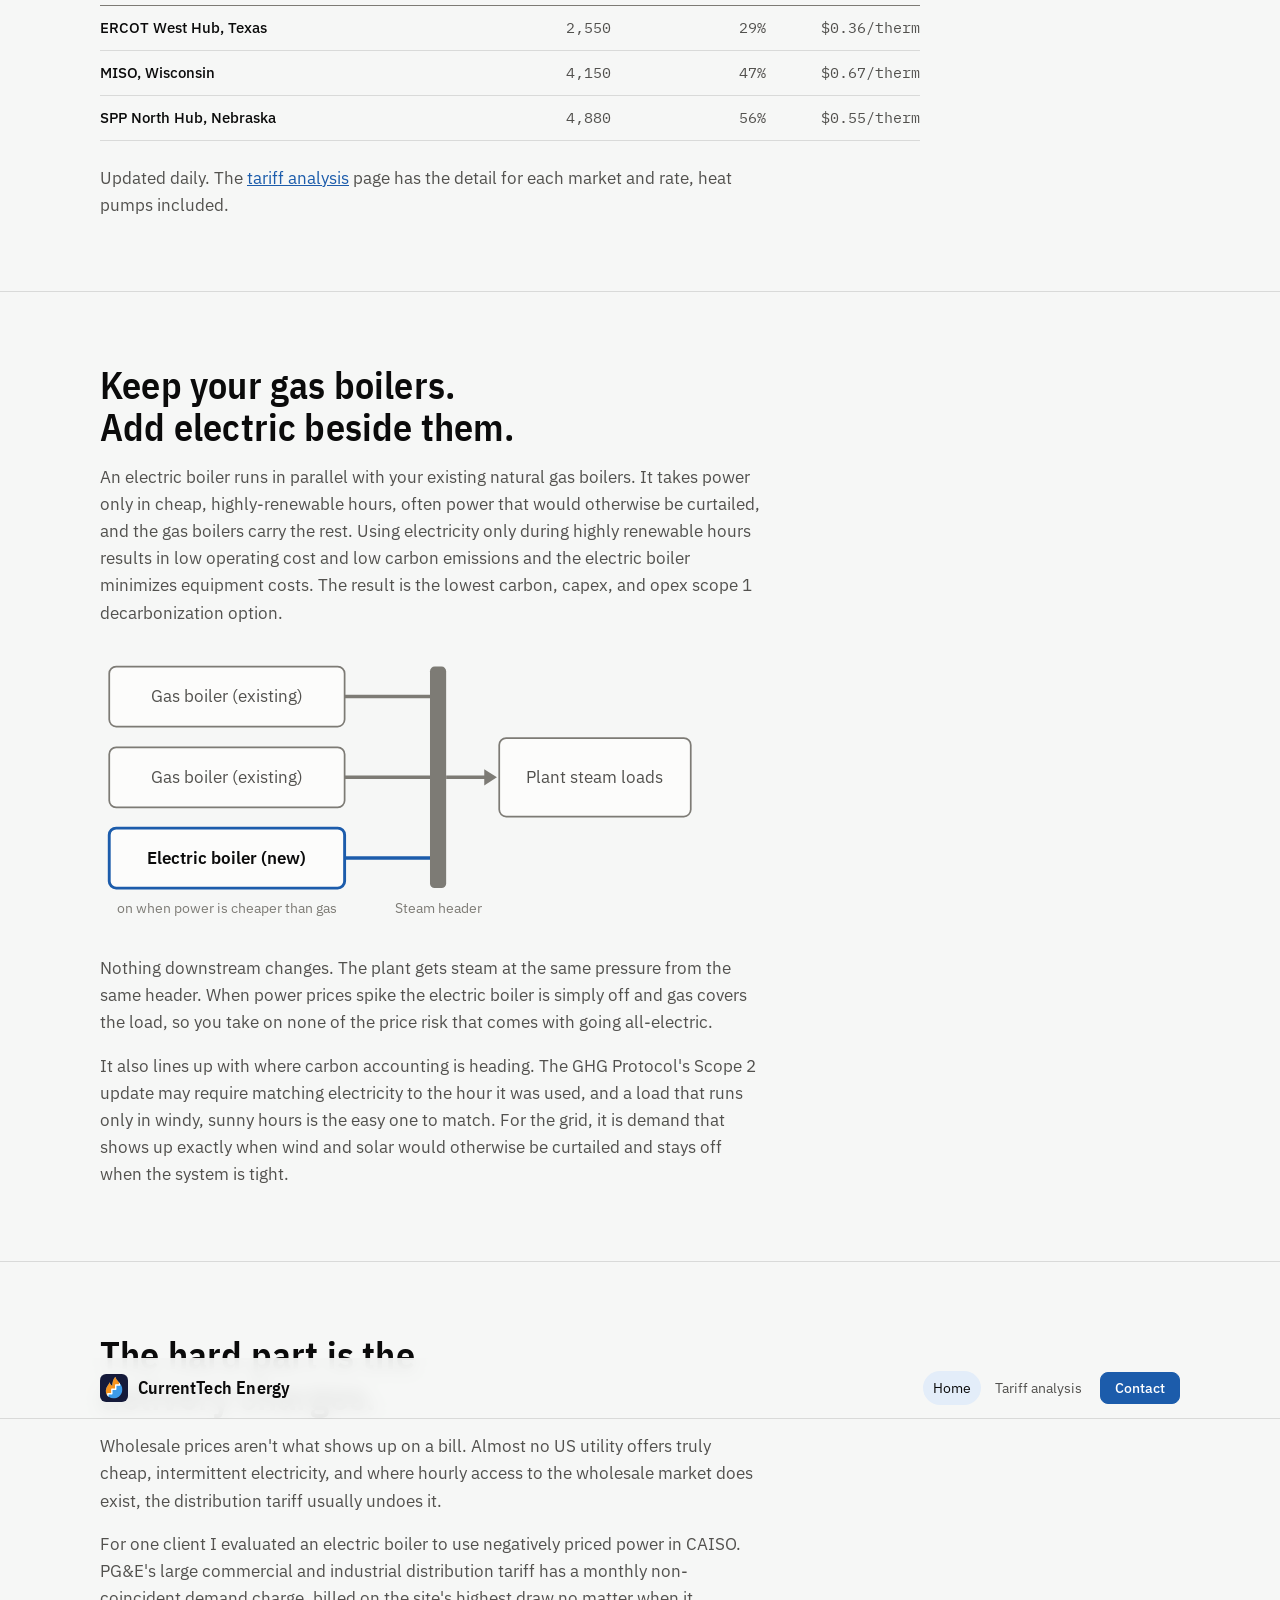
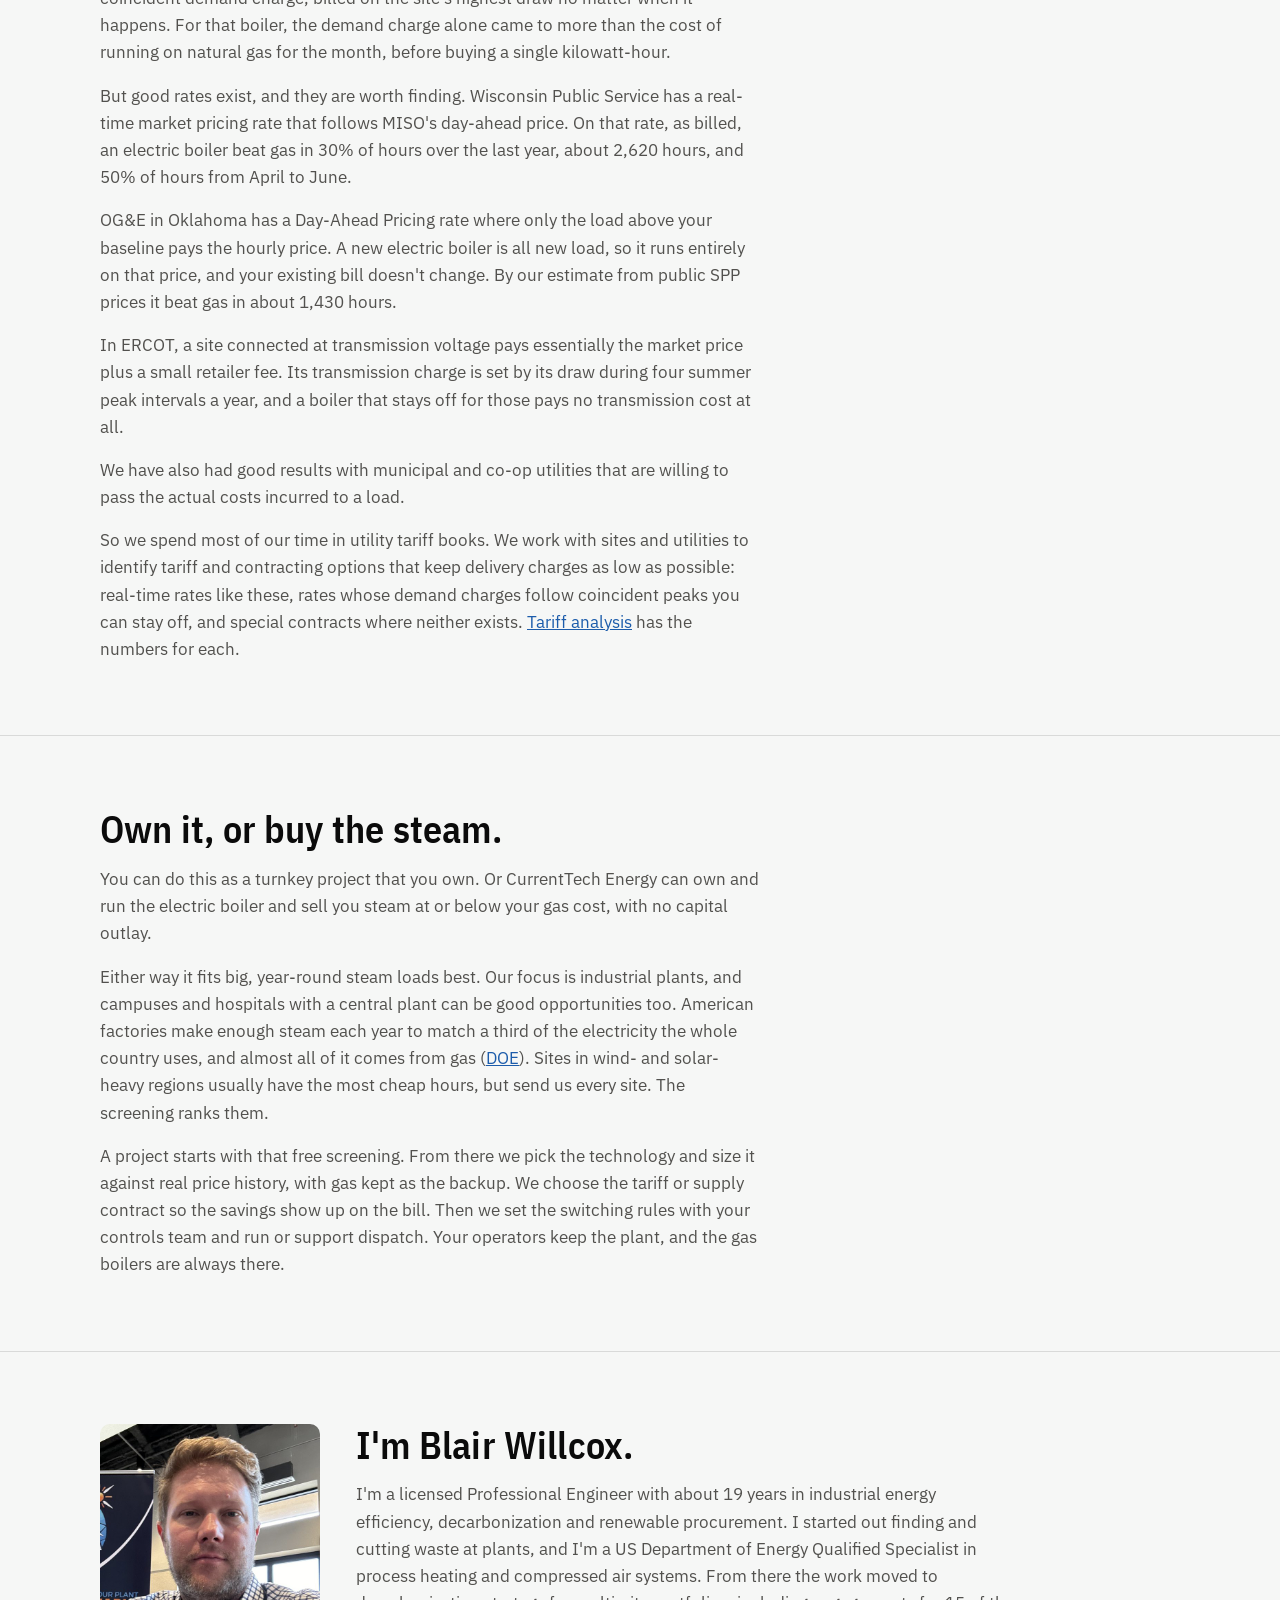
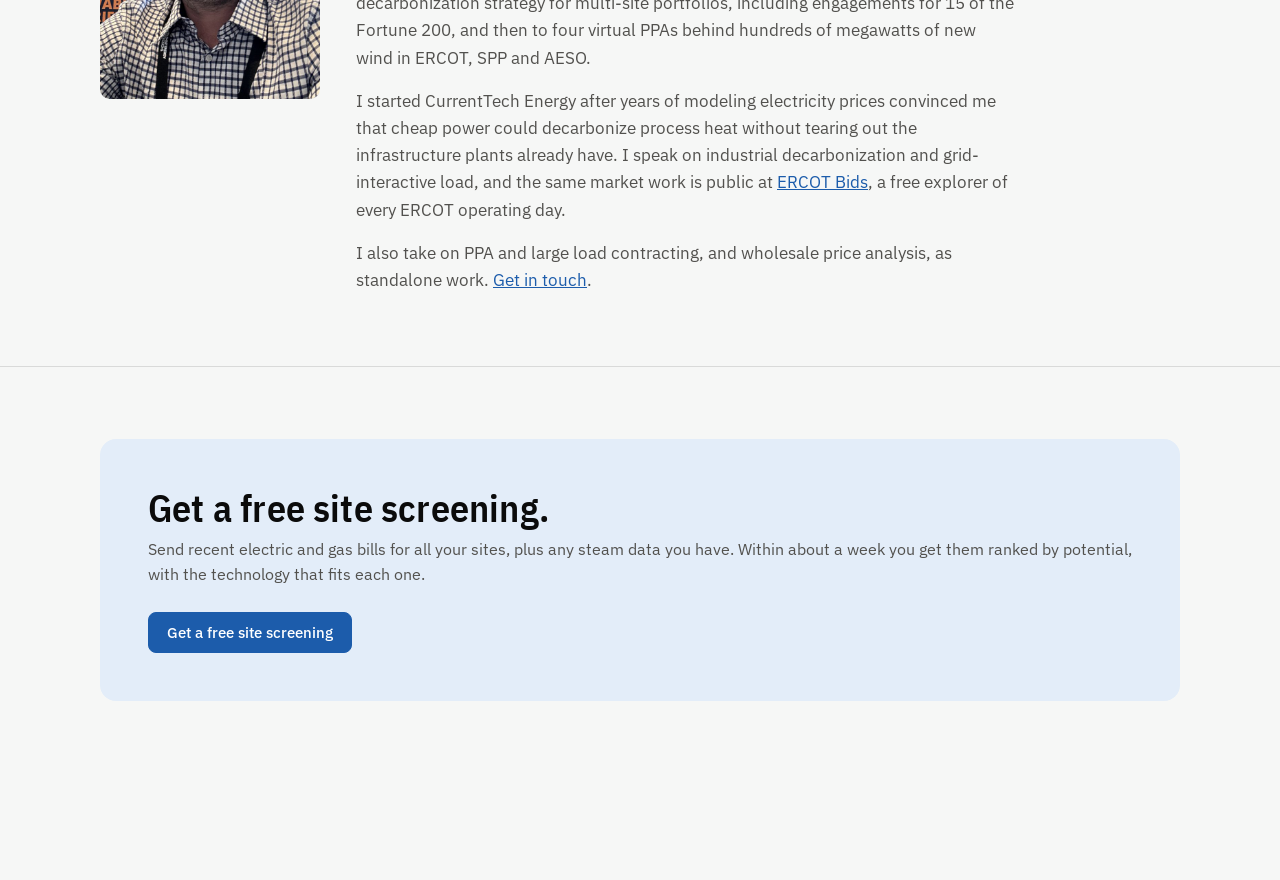
==== commit d2a21848: "Move to a three-page site and reframe the markets page as tariff analysis Fold the About credentials" ====
--- a/about/index.html
+++ b/about/index.html
@@ -2,80 +2,12 @@
 <html lang="en">
 <head>
 <meta charset="utf-8">
-<meta name="viewport" content="width=device-width, initial-scale=1, viewport-fit=cover">
-<title>About Blair Willcox, PE · CurrentTech Energy</title>
-<meta name="description" content="Blair Willcox, PE, founded CurrentTech Energy after 19 years in energy efficiency, decarbonization and renewable PPAs.">
-<link rel="canonical" href="https://currenttech.energy/about/">
-<meta property="og:type" content="website">
-<meta property="og:site_name" content="CurrentTech Energy">
-<meta property="og:title" content="About Blair Willcox, PE">
-<meta property="og:description" content="Electrification, large load contracting and PPAs, built on hour-by-hour wholesale market analysis.">
-<meta property="og:url" content="https://currenttech.energy/about/">
-<meta name="twitter:card" content="summary">
-<link rel="icon" href="../favicon.svg" type="image/svg+xml">
-<link rel="icon" href="../favicon.ico" sizes="48x48">
-<link rel="apple-touch-icon" href="../apple-touch-icon.png">
-<link rel="preconnect" href="https://fonts.googleapis.com">
-<link rel="preconnect" href="https://fonts.gstatic.com" crossorigin>
-<link rel="stylesheet" href="https://fonts.googleapis.com/css2?family=IBM+Plex+Mono:wght@400;500&family=IBM+Plex+Sans:wght@400;500;600&family=IBM+Plex+Sans+Condensed:wght@600&display=swap">
-<link rel="stylesheet" href="../style.css">
+<title>CurrentTech Energy</title>
+<meta name="robots" content="noindex">
+<link rel="canonical" href="https://currenttech.energy/">
+<meta http-equiv="refresh" content="0; url=../#about">
 </head>
 <body>
-<a class="skip" href="#main">Skip to content</a>
-<header class="top">
-  <div class="wrap">
-    <a class="brand" href="../"><img src="../favicon.svg" alt="" width="28" height="28"><span>CurrentTech Energy</span></a>
-    <nav class="nav" aria-label="Main">
-      <a href="../" class="home-link">Home</a>
-      <a href="../markets/" class="hide-sm">Market<span class="hide-xs"> analyses</span></a>
-      <a href="../how-we-work/" class="hide-sm">How we work</a>
-      <a href="./" aria-current="page">About</a>
-      <a class="btn small" href="../contact/">Contact</a>
-    </nav>
-  </div>
-</header>
-
-<main id="main">
-  <section class="hero">
-    <div class="wrap person">
-      <div class="prose">
-        <p class="eyebrow">About</p>
-        <h1>Blair Willcox, PE</h1>
-        <p class="lede">Founder of CurrentTech Energy. About 19 years in energy efficiency, decarbonization, sustainability strategy and renewable energy.</p>
-        <p>Years of modeling electricity prices made one thing obvious. Grids with lots of wind and solar have long stretches of very cheap power, and that power can make heat for less than natural gas. Industrial plants, and campuses and hospitals with big thermal loads, can capture it with electric steam and hot water added to the plants they already run, without an expensive conversion of their whole distribution system. CurrentTech Energy exists to make that happen, and to get the power contracts right so the savings are real.</p>
-        <p>Blair started in industrial energy efficiency, finding and cutting waste at plants, and is a US Department of Energy Qualified Specialist in process heating and compressed air systems. From there the work moved to decarbonization and RE100 strategy for multi-site portfolios, combining efficiency, on-site solar, offsite renewables and supply chain engagement, including engagements led for 15 of the Fortune 200.</p>
-        <p>That led to renewable procurement: virtual power purchase agreements that supported four deals totaling hundreds of megawatts of wind in ERCOT, SPP and AESO. Contracting at that scale means living inside the wholesale market, its prices, its basis risk and its settlement math.</p>
-        <p>Blair speaks on industrial decarbonization and grid-interactive load, comparing electric boilers, steam-generating heat pumps and electric-thermal storage, and the power contracts that make each one work.</p>
-        <p>The same market work is public at <a href="https://ercotbids.currenttech.energy/">ERCOT Bids</a>, a free explorer of every ERCOT operating day.</p>
-        <div class="ctas" style="margin-top:28px">
-          <a class="btn" href="../contact/?topic=screening">Get a free site screening</a>
-        </div>
-      </div>
-      <ul class="facts">
-        <li><b>~19 years</b>in energy efficiency, decarbonization and renewables</li>
-        <li><b>4 VPPAs</b>hundreds of MW of wind across ERCOT, SPP and AESO</li>
-        <li><b>15 of the Fortune 200</b>led engagements</li>
-        <li><b>PE</b>licensed Professional Engineer</li>
-        <li><b>DOE Qualified Specialist</b>process heating and compressed air systems</li>
-        <li><b>Focus</b>flexible electric heat, large load contracting, PPAs, wholesale market analysis</li>
-        <li><b>Markets</b>ERCOT, SPP and MISO</li>
-        <li><b>Recent talks</b>"Decarbonizing Heating in Manufacturing and Other Medium-Temperature Applications" and "Renewables and Grid-Supporting Industrial Electrification"</li>
-      </ul>
-    </div>
-  </section>
-</main>
-
-<footer>
-  <div class="wrap">
-    <div class="foot-brand"><img src="../currenttech-logo.png" alt="CurrentTech Energy logo" width="128" height="128" loading="lazy"><span>© 2026 CurrentTech Energy</span></div>
-    <nav aria-label="Footer">
-      <a href="../markets/">Market analyses</a>
-      <a href="../how-we-work/">How we work</a>
-      <a href="https://ercotbids.currenttech.energy/">ERCOT Bids</a>
-      <a href="../about/">About</a>
-      <a href="../contact/">Contact</a>
-    </nav>
-  </div>
-</footer>
+<p>This page has moved to the <a href="../#about">CurrentTech Energy home page</a>.</p>
 </body>
 </html>
